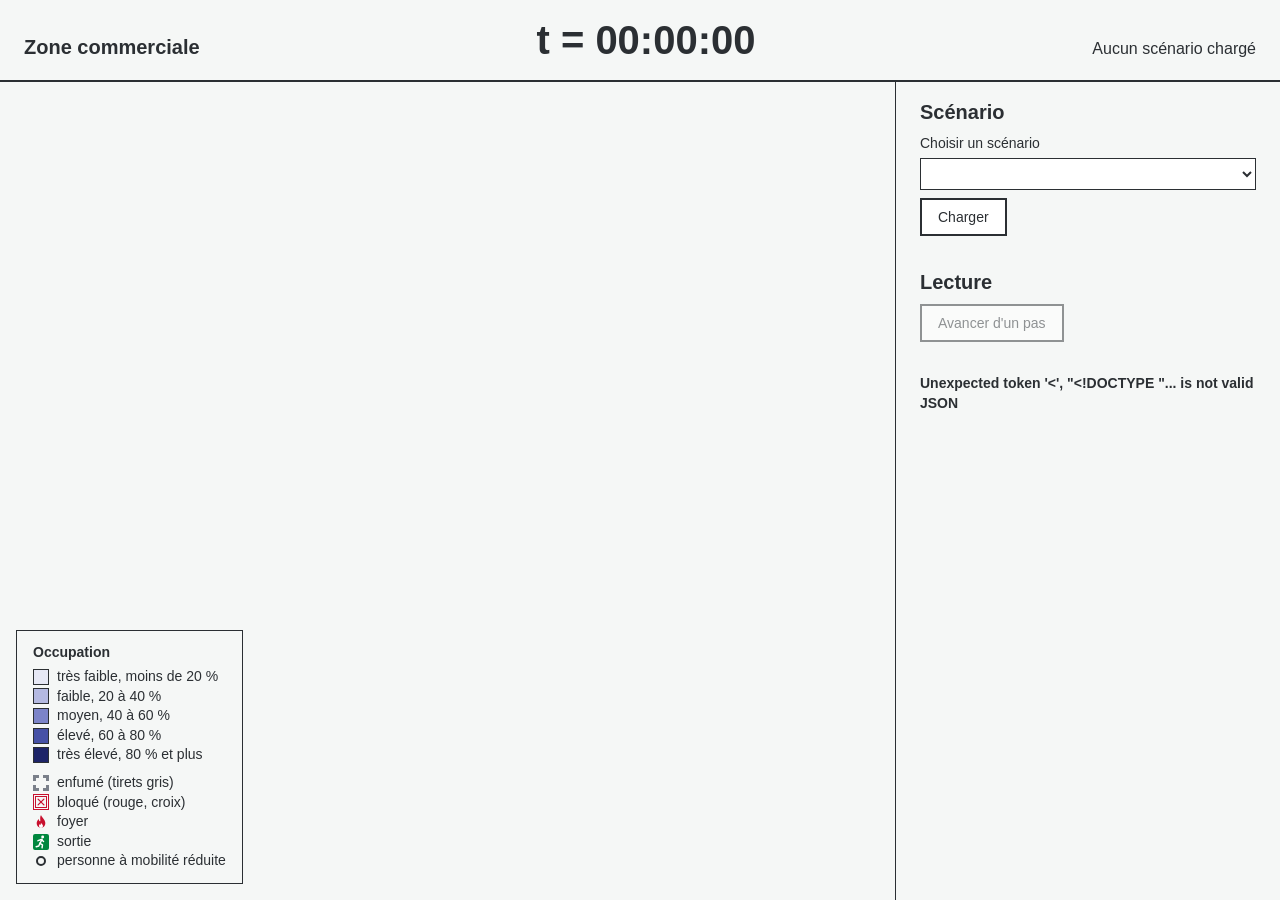
==== web/index.html @ 70b189c1 "Story 6.2 — Affichage du graphe" ====
<!DOCTYPE html>
<html lang="fr">
<head>
  <meta charset="utf-8">
  <meta name="viewport" content="width=device-width, initial-scale=1">
  <title>Zone commerciale</title>
  <link rel="icon" href="/web/pictos/sortie.svg">
  <link rel="stylesheet" href="/web/style.css">
</head>
<body>
  <header id="bandeau" class="bandeau">
    <h1>Zone commerciale</h1>
    <p class="horloge">t = <span id="horloge">00:00:00</span></p>
    <p id="etat-alarme" class="etat-alarme">Aucun scénario chargé</p>
  </header>

  <main class="page">
    <section class="plan" aria-label="Plan de la zone">
      <div id="graphe" class="graphe"></div>

      <div class="legende" aria-label="Légende">
        <p class="legende-titre">Occupation</p>
        <ul>
          <li><span class="pastille niveau-1"></span> très faible, moins de 20 %</li>
          <li><span class="pastille niveau-2"></span> faible, 20 à 40 %</li>
          <li><span class="pastille niveau-3"></span> moyen, 40 à 60 %</li>
          <li><span class="pastille niveau-4"></span> élevé, 60 à 80 %</li>
          <li><span class="pastille niveau-5"></span> très élevé, 80 % et plus</li>
        </ul>
        <ul>
          <li><span class="pastille fumee"></span> enfumé (tirets gris)</li>
          <li><span class="pastille bloque"></span> bloqué (rouge, croix)</li>
          <li><img class="picto" src="/web/pictos/flamme.svg" alt=""> foyer</li>
          <li><img class="picto" src="/web/pictos/sortie.svg" alt=""> sortie</li>
          <li><span class="pastille pmr"></span> personne à mobilité réduite</li>
        </ul>
      </div>
    </section>

    <aside class="panneau" aria-label="Réglages">
      <section class="groupe">
        <h2>Scénario</h2>
        <label for="scenario">Choisir un scénario</label>
        <select id="scenario"></select>
        <p id="description" class="description"></p>
        <button id="charger" type="button">Charger</button>
      </section>

      <section class="groupe">
        <h2>Lecture</h2>
        <button id="un-pas" type="button">Avancer d'un pas</button>
      </section>

      <p id="message" class="message" role="status"></p>
    </aside>
  </main>

  <script src="/web/vendor/cytoscape.min.js"></script>
  <script src="/web/plan.js"></script>
  <script src="/web/app.js"></script>
</body>
</html>
---- web/style.css ----
/* Design system : voir CLAUDE.md (plan d'évacuation, signalétique ISO 7010).
   Vert et rouge réservés à la sécurité ; l'occupation est une gamme indigo. */

@font-face {
  font-family: "Atkinson Hyperlegible";
  src: url("/web/vendor/fonts/atkinson-hyperlegible-latin-400-normal.woff2") format("woff2");
  font-weight: 400;
  font-display: swap;
}

@font-face {
  font-family: "Atkinson Hyperlegible";
  src: url("/web/vendor/fonts/atkinson-hyperlegible-latin-700-normal.woff2") format("woff2");
  font-weight: 700;
  font-display: swap;
}

:root {
  --fond: #F5F7F6;
  --trait: #2B2F33;
  --sortie: #00873E;
  --feu: #C8102E;
  --fumee: #7A808A;
  --itineraire: #A87400;
  --niveau-1: #E6E8F5;
  --niveau-2: #B4B9E1;
  --niveau-3: #7C84C9;
  --niveau-4: #4651A6;
  --niveau-5: #1D2468;
}

* {
  box-sizing: border-box;
}

body {
  margin: 0;
  min-height: 100vh;
  display: flex;
  flex-direction: column;
  background: var(--fond);
  color: var(--trait);
  font-family: "Atkinson Hyperlegible", sans-serif;
  font-size: 16px;
  line-height: 1.4;
}

/* --- Bandeau : neutre, puis entièrement rouge pendant l'alarme ---------------------- */

.bandeau {
  display: flex;
  align-items: baseline;
  gap: 2rem;
  padding: 0.75rem 1.5rem;
  border-bottom: 2px solid var(--trait);
  transition: background-color 0.4s, color 0.4s;
}

.bandeau h1 {
  margin: 0;
  font-size: 20px;
}

.horloge {
  margin: 0 auto;
  font-size: 40px;
  font-weight: 700;
  font-variant-numeric: tabular-nums;
}

.etat-alarme {
  margin: 0;
  font-variant-numeric: tabular-nums;
}

.bandeau.alarme {
  background: var(--feu);
  color: #FFFFFF;
  border-bottom-color: var(--feu);
}

.bandeau.alarme .etat-alarme {
  font-size: 20px;
  font-weight: 700;
}

@media (prefers-reduced-motion: reduce) {
  .bandeau {
    transition: none;
  }
}

/* --- Page : le plan à gauche (70 %), le panneau à droite (30 %) ---------------------- */

.page {
  flex: 1;
  display: grid;
  grid-template-columns: 7fr 3fr;
  min-height: 0;
}

.plan {
  position: relative;
  min-height: 480px;
  border-right: 1px solid var(--trait);
}

.graphe {
  position: absolute;
  inset: 0;
}

.panneau {
  padding: 1rem 1.5rem;
  font-size: 14px;
}

@media (max-width: 1000px) {
  .page {
    grid-template-columns: 1fr;
  }

  .plan {
    height: 70vh;
    border-right: none;
    border-bottom: 1px solid var(--trait);
  }
}

/* --- Panneau : groupes séparés par l'espacement et leur titre ------------------------ */

.groupe {
  margin-bottom: 2rem;
}

.groupe h2 {
  margin: 0 0 0.5rem;
  font-size: 20px;
}

label {
  display: block;
  margin-bottom: 0.25rem;
}

select,
button {
  font: inherit;
  color: var(--trait);
}

select {
  width: 100%;
  padding: 0.4rem;
  border: 1px solid var(--trait);
  background: #FFFFFF;
}

button {
  padding: 0.45rem 1rem;
  border: 2px solid var(--trait);
  background: #FFFFFF;
  cursor: pointer;
}

button:hover {
  background: var(--niveau-1);
}

button:disabled {
  opacity: 0.5;
  cursor: not-allowed;
}

select:focus-visible,
button:focus-visible {
  outline: 3px solid var(--itineraire);
  outline-offset: 2px;
}

.description {
  margin: 0.5rem 0;
}

.message {
  min-height: 1.5em;
  font-weight: 700;
}

/* --- Légende, posée sur le plan en bas à gauche ------------------------------------- */

.legende {
  position: absolute;
  left: 1rem;
  bottom: 1rem;
  padding: 0.75rem 1rem;
  background: var(--fond);
  border: 1px solid var(--trait);
  font-size: 14px;
}

.legende-titre {
  margin: 0 0 0.25rem;
  font-weight: 700;
}

.legende ul {
  margin: 0;
  padding: 0;
  list-style: none;
}

.legende ul + ul {
  margin-top: 0.5rem;
}

.legende li {
  display: flex;
  align-items: center;
  gap: 0.5rem;
}

.pastille,
.picto {
  display: inline-block;
  width: 16px;
  height: 16px;
  flex: none;
}

.pastille {
  border: 1px solid var(--trait);
}

.niveau-1 { background: var(--niveau-1); }
.niveau-2 { background: var(--niveau-2); }
.niveau-3 { background: var(--niveau-3); }
.niveau-4 { background: var(--niveau-4); }
.niveau-5 { background: var(--niveau-5); }

.pastille.fumee {
  background: var(--fond);
  border: 3px dashed var(--fumee);
}

.pastille.bloque {
  background: url("/web/pictos/croix.svg") center / contain no-repeat, var(--fond);
  border: 3px double var(--feu);
}

.pastille.pmr {
  width: 10px;
  height: 10px;
  margin: 0 3px;
  border: 2px solid var(--trait);
  border-radius: 50%;
}
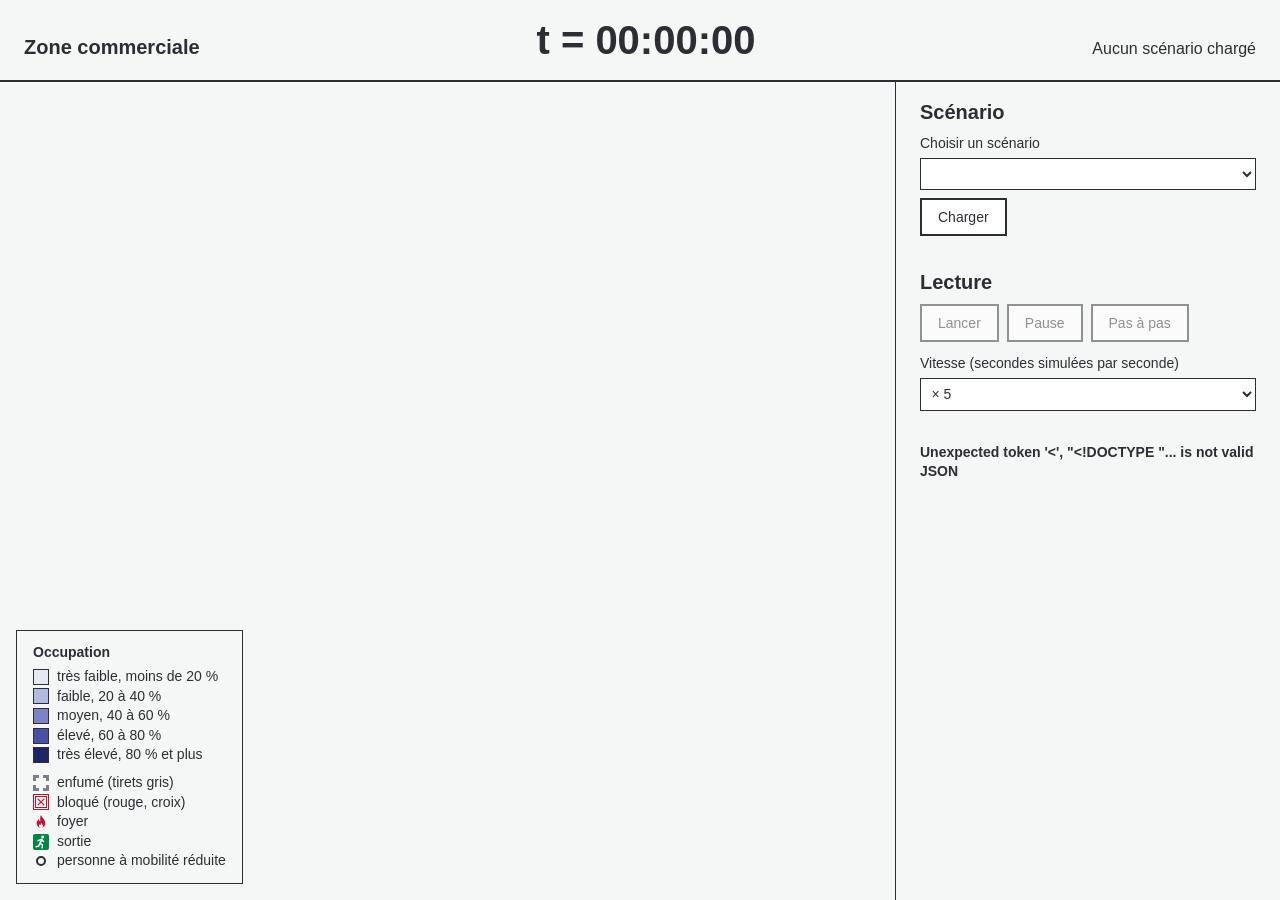
==== commit 4ef3016a: "Story 6.3 — Lecture et calque d'agents" ====
--- a/web/index.html
+++ b/web/index.html
@@ -17,6 +17,7 @@
   <main class="page">
     <section class="plan" aria-label="Plan de la zone">
       <div id="graphe" class="graphe"></div>
+      <canvas id="agents" class="agents"></canvas>
 
       <div class="legende" aria-label="Légende">
         <p class="legende-titre">Occupation</p>
@@ -48,7 +49,20 @@
 
       <section class="groupe">
         <h2>Lecture</h2>
-        <button id="un-pas" type="button">Avancer d'un pas</button>
+        <div class="boutons">
+          <button id="lancer" type="button">Lancer</button>
+          <button id="pause" type="button">Pause</button>
+          <button id="un-pas" type="button">Pas à pas</button>
+        </div>
+        <label for="vitesse">Vitesse (secondes simulées par seconde)</label>
+        <select id="vitesse">
+          <option value="1">× 1</option>
+          <option value="2">× 2</option>
+          <option value="5" selected>× 5</option>
+          <option value="10">× 10</option>
+          <option value="30">× 30</option>
+          <option value="60">× 60</option>
+        </select>
       </section>
 
       <p id="message" class="message" role="status"></p>
@@ -57,6 +71,7 @@
 
   <script src="/web/vendor/cytoscape.min.js"></script>
   <script src="/web/plan.js"></script>
+  <script src="/web/agents.js"></script>
   <script src="/web/app.js"></script>
 </body>
 </html>
--- a/web/style.css
+++ b/web/style.css
@@ -105,9 +105,17 @@
   border-right: 1px solid var(--trait);
 }
 
-.graphe {
+.graphe,
+.agents {
   position: absolute;
   inset: 0;
+}
+
+/* Le calque des agents laisse passer la souris jusqu'au plan (zoom, déplacement). */
+.agents {
+  width: 100%;
+  height: 100%;
+  pointer-events: none;
 }
 
 .panneau {
@@ -176,6 +184,12 @@
 button:focus-visible {
   outline: 3px solid var(--itineraire);
   outline-offset: 2px;
+}
+
+.boutons {
+  display: flex;
+  gap: 0.5rem;
+  margin-bottom: 0.75rem;
 }
 
 .description {
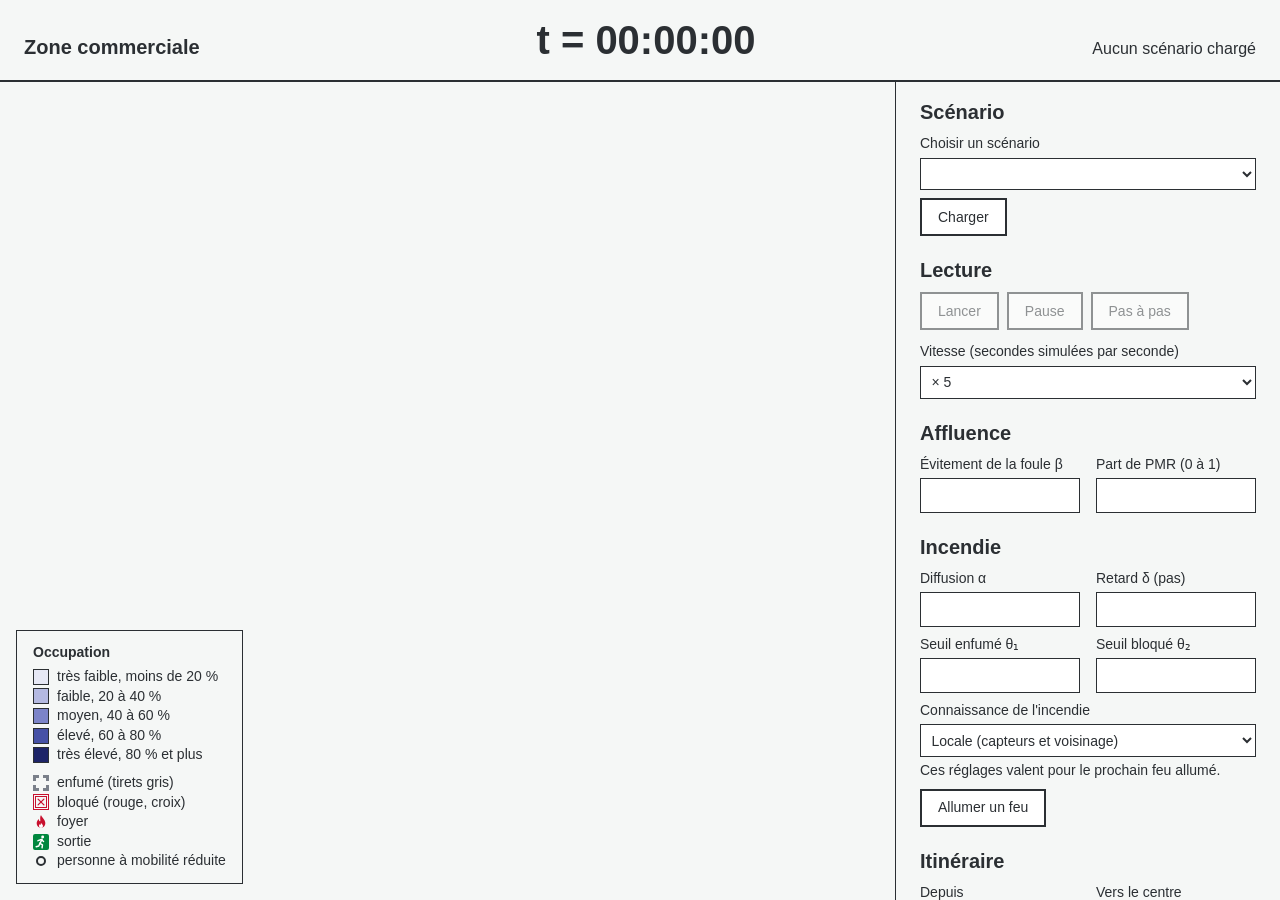
==== commit 1c20bcae: "Story 6.4 — Interactions" ====
--- a/web/index.html
+++ b/web/index.html
@@ -65,6 +65,86 @@
         </select>
       </section>
 
+      <section class="groupe">
+        <h2>Affluence</h2>
+        <div class="champs">
+          <div>
+            <label for="beta">Évitement de la foule β</label>
+            <input id="beta" class="reglage" type="number" min="0" step="0.5"
+                   data-aide="β : un nombre positif ou nul.">
+          </div>
+          <div>
+            <label for="part_pmr">Part de PMR (0 à 1)</label>
+            <input id="part_pmr" class="reglage" type="number" min="0" max="1" step="0.05"
+                   data-aide="Part de PMR : un nombre entre 0 et 1.">
+          </div>
+        </div>
+      </section>
+
+      <section class="groupe">
+        <h2>Incendie</h2>
+        <div class="champs">
+          <div>
+            <label for="alpha">Diffusion α</label>
+            <input id="alpha" class="reglage" type="number" min="0.01" max="0.99" step="0.01"
+                   data-aide="α : un nombre strictement entre 0 et 1.">
+          </div>
+          <div>
+            <label for="delai">Retard δ (pas)</label>
+            <input id="delai" class="reglage" type="number" min="0" step="1"
+                   data-aide="δ : un nombre entier de pas, positif ou nul.">
+          </div>
+          <div>
+            <label for="theta1">Seuil enfumé θ₁</label>
+            <input id="theta1" class="reglage" type="number" min="1" max="100" step="1"
+                   data-aide="θ₁ : entre 0 et 100, et plus petit que θ₂.">
+          </div>
+          <div>
+            <label for="theta2">Seuil bloqué θ₂</label>
+            <input id="theta2" class="reglage" type="number" min="1" max="100" step="1"
+                   data-aide="θ₂ : entre 0 et 100, et plus grand que θ₁.">
+          </div>
+        </div>
+        <label for="connaissance">Connaissance de l'incendie</label>
+        <select id="connaissance" class="reglage" data-aide="Choisir local ou global.">
+          <option value="local">Locale (capteurs et voisinage)</option>
+          <option value="global">Globale (tout le centre)</option>
+        </select>
+        <p class="aide">Ces réglages valent pour le prochain feu allumé.</p>
+        <button id="mode-feu" type="button" aria-pressed="false">Allumer un feu</button>
+      </section>
+
+      <section class="groupe">
+        <h2>Itinéraire</h2>
+        <div class="champs">
+          <div>
+            <label for="depart">Depuis</label>
+            <select id="depart"></select>
+          </div>
+          <div>
+            <label for="centre">Vers le centre</label>
+            <select id="centre"></select>
+          </div>
+          <div>
+            <label for="magasin">Jusqu'au magasin</label>
+            <select id="magasin"></select>
+          </div>
+          <div>
+            <label for="critere">Critère</label>
+            <select id="critere">
+              <option value="court">Plus court</option>
+              <option value="encombre">Moins encombré</option>
+              <option value="pmr">Accessible PMR</option>
+            </select>
+          </div>
+        </div>
+        <div class="boutons">
+          <button id="tracer" type="button">Tracer</button>
+          <button id="effacer" type="button">Effacer</button>
+        </div>
+        <p id="resultat-itineraire" class="description"></p>
+      </section>
+
       <p id="message" class="message" role="status"></p>
     </aside>
   </main>
@@ -72,6 +152,7 @@
   <script src="/web/vendor/cytoscape.min.js"></script>
   <script src="/web/plan.js"></script>
   <script src="/web/agents.js"></script>
+  <script src="/web/interactions.js"></script>
   <script src="/web/app.js"></script>
 </body>
 </html>
--- a/web/style.css
+++ b/web/style.css
@@ -35,7 +35,8 @@
 
 body {
   margin: 0;
-  min-height: 100vh;
+  /* La page tient dans l'écran : le plan ne défile jamais, seul le panneau le peut. */
+  height: 100vh;
   display: flex;
   flex-direction: column;
   background: var(--fond);
@@ -96,6 +97,7 @@
   flex: 1;
   display: grid;
   grid-template-columns: 7fr 3fr;
+  grid-template-rows: minmax(0, 1fr);  /* sans quoi le panneau étirerait la ligne */
   min-height: 0;
 }
 
@@ -121,11 +123,23 @@
 .panneau {
   padding: 1rem 1.5rem;
   font-size: 14px;
+  overflow-y: auto;
 }
 
 @media (max-width: 1000px) {
+  /* Le panneau passe sous le plan, et c'est alors la page entière qui défile. */
+  body {
+    height: auto;
+    min-height: 100vh;
+  }
+
   .page {
     grid-template-columns: 1fr;
+    grid-template-rows: auto;
+  }
+
+  .panneau {
+    overflow-y: visible;
   }
 
   .plan {
@@ -138,7 +152,7 @@
 /* --- Panneau : groupes séparés par l'espacement et leur titre ------------------------ */
 
 .groupe {
-  margin-bottom: 2rem;
+  margin-bottom: 1.25rem;
 }
 
 .groupe h2 {
@@ -184,6 +198,40 @@
 button:focus-visible {
   outline: 3px solid var(--itineraire);
   outline-offset: 2px;
+}
+
+/* Deux champs par ligne : le panneau tient sur la hauteur d'un écran 16:9. */
+.champs {
+  display: grid;
+  grid-template-columns: 1fr 1fr;
+  gap: 0.5rem 1rem;
+  margin-bottom: 0.5rem;
+}
+
+input {
+  width: 100%;
+  padding: 0.4rem;
+  border: 1px solid var(--trait);
+  background: #FFFFFF;
+  font: inherit;
+  color: var(--trait);
+  font-variant-numeric: tabular-nums;
+}
+
+input:focus-visible {
+  outline: 3px solid var(--itineraire);
+  outline-offset: 2px;
+}
+
+.aide {
+  margin: 0.25rem 0 0.5rem;
+}
+
+/* Mode « feu au clic » enclenché : le bouton reste enfoncé, en rouge de sécurité. */
+button[aria-pressed="true"] {
+  background: var(--feu);
+  border-color: var(--feu);
+  color: #FFFFFF;
 }
 
 .boutons {
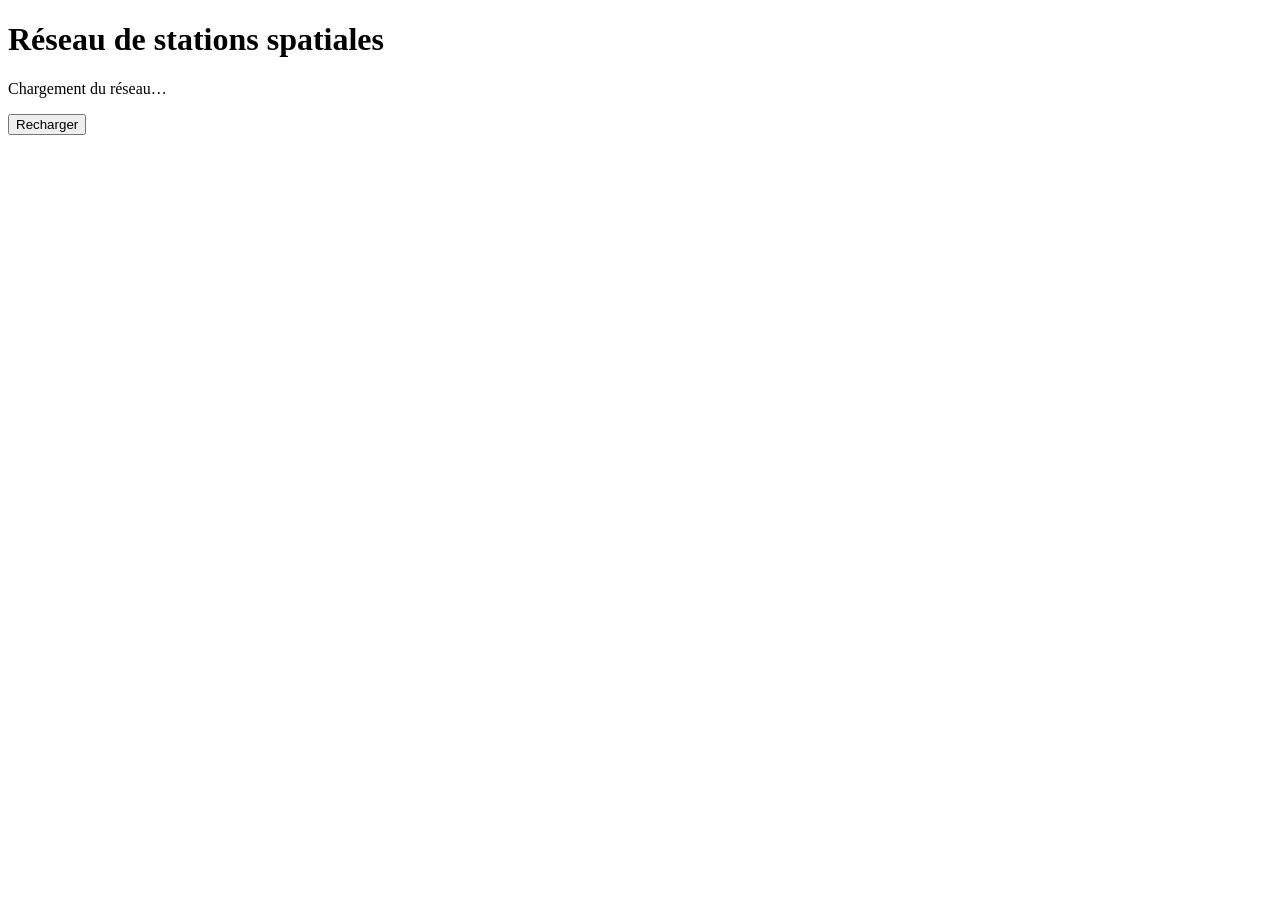
==== commit 6ecdb1bd: "Story 3.1 — Serveur minimal" ====
--- a/web/index.html
+++ b/web/index.html
@@ -2,157 +2,41 @@
 <html lang="fr">
 <head>
   <meta charset="utf-8">
-  <meta name="viewport" content="width=device-width, initial-scale=1">
-  <title>Zone commerciale</title>
-  <link rel="icon" href="/web/pictos/sortie.svg">
-  <link rel="stylesheet" href="/web/style.css">
+  <title>Réseau de stations spatiales</title>
 </head>
 <body>
-  <header id="bandeau" class="bandeau">
-    <h1>Zone commerciale</h1>
-    <p class="horloge">t = <span id="horloge">00:00:00</span></p>
-    <p id="etat-alarme" class="etat-alarme">Aucun scénario chargé</p>
-  </header>
+  <h1>Réseau de stations spatiales</h1>
+  <p id="resume">Chargement du réseau…</p>
+  <button id="recharger">Recharger</button>
 
-  <main class="page">
-    <section class="plan" aria-label="Plan de la zone">
-      <div id="graphe" class="graphe"></div>
-      <canvas id="agents" class="agents"></canvas>
+  <script>
+    // Story 3.1 : la page ne fait que vérifier qu'elle reçoit le réseau.
+    // L'affichage du graphe arrive à la story 3.2.
 
-      <div class="legende" aria-label="Légende">
-        <p class="legende-titre">Occupation</p>
-        <ul>
-          <li><span class="pastille niveau-1"></span> très faible, moins de 20 %</li>
-          <li><span class="pastille niveau-2"></span> faible, 20 à 40 %</li>
-          <li><span class="pastille niveau-3"></span> moyen, 40 à 60 %</li>
-          <li><span class="pastille niveau-4"></span> élevé, 60 à 80 %</li>
-          <li><span class="pastille niveau-5"></span> très élevé, 80 % et plus</li>
-        </ul>
-        <ul>
-          <li><span class="pastille fumee"></span> enfumé (tirets gris)</li>
-          <li><span class="pastille bloque"></span> bloqué (rouge, croix)</li>
-          <li><img class="picto" src="/web/pictos/flamme.svg" alt=""> foyer</li>
-          <li><img class="picto" src="/web/pictos/sortie.svg" alt=""> sortie</li>
-          <li><span class="pastille pmr"></span> personne à mobilité réduite</li>
-        </ul>
-      </div>
-    </section>
+    function afficherResume(reseau) {
+      let nombreNoeuds = 0;
+      for (const station of reseau.stations) {
+        nombreNoeuds = nombreNoeuds + station.noeuds.length;
+      }
+      const texte = reseau.stations.length + " stations, "
+        + nombreNoeuds + " nœuds, "
+        + reseau.sources.length + " sources, "
+        + reseau.connexions.length + " tunnels";
+      document.getElementById("resume").textContent = texte;
+    }
 
-    <aside class="panneau" aria-label="Réglages">
-      <section class="groupe">
-        <h2>Scénario</h2>
-        <label for="scenario">Choisir un scénario</label>
-        <select id="scenario"></select>
-        <p id="description" class="description"></p>
-        <button id="charger" type="button">Charger</button>
-      </section>
+    async function chargerReseau() {
+      const reponse = await fetch("/api/reseau");
+      afficherResume(await reponse.json());
+    }
 
-      <section class="groupe">
-        <h2>Lecture</h2>
-        <div class="boutons">
-          <button id="lancer" type="button">Lancer</button>
-          <button id="pause" type="button">Pause</button>
-          <button id="un-pas" type="button">Pas à pas</button>
-        </div>
-        <label for="vitesse">Vitesse (secondes simulées par seconde)</label>
-        <select id="vitesse">
-          <option value="1">× 1</option>
-          <option value="2">× 2</option>
-          <option value="5" selected>× 5</option>
-          <option value="10">× 10</option>
-          <option value="30">× 30</option>
-          <option value="60">× 60</option>
-        </select>
-      </section>
+    async function rechargerReseau() {
+      const reponse = await fetch("/api/recharger", {method: "POST"});
+      afficherResume(await reponse.json());
+    }
 
-      <section class="groupe">
-        <h2>Affluence</h2>
-        <div class="champs">
-          <div>
-            <label for="beta">Évitement de la foule β</label>
-            <input id="beta" class="reglage" type="number" min="0" step="0.5"
-                   data-aide="β : un nombre positif ou nul.">
-          </div>
-          <div>
-            <label for="part_pmr">Part de PMR (0 à 1)</label>
-            <input id="part_pmr" class="reglage" type="number" min="0" max="1" step="0.05"
-                   data-aide="Part de PMR : un nombre entre 0 et 1.">
-          </div>
-        </div>
-      </section>
-
-      <section class="groupe">
-        <h2>Incendie</h2>
-        <div class="champs">
-          <div>
-            <label for="alpha">Diffusion α</label>
-            <input id="alpha" class="reglage" type="number" min="0.01" max="0.99" step="0.01"
-                   data-aide="α : un nombre strictement entre 0 et 1.">
-          </div>
-          <div>
-            <label for="delai">Retard δ (pas)</label>
-            <input id="delai" class="reglage" type="number" min="0" step="1"
-                   data-aide="δ : un nombre entier de pas, positif ou nul.">
-          </div>
-          <div>
-            <label for="theta1">Seuil enfumé θ₁</label>
-            <input id="theta1" class="reglage" type="number" min="1" max="100" step="1"
-                   data-aide="θ₁ : entre 0 et 100, et plus petit que θ₂.">
-          </div>
-          <div>
-            <label for="theta2">Seuil bloqué θ₂</label>
-            <input id="theta2" class="reglage" type="number" min="1" max="100" step="1"
-                   data-aide="θ₂ : entre 0 et 100, et plus grand que θ₁.">
-          </div>
-        </div>
-        <label for="connaissance">Connaissance de l'incendie</label>
-        <select id="connaissance" class="reglage" data-aide="Choisir local ou global.">
-          <option value="local">Locale (capteurs et voisinage)</option>
-          <option value="global">Globale (tout le centre)</option>
-        </select>
-        <p class="aide">Ces réglages valent pour le prochain feu allumé.</p>
-        <button id="mode-feu" type="button" aria-pressed="false">Allumer un feu</button>
-      </section>
-
-      <section class="groupe">
-        <h2>Itinéraire</h2>
-        <div class="champs">
-          <div>
-            <label for="depart">Depuis</label>
-            <select id="depart"></select>
-          </div>
-          <div>
-            <label for="centre">Vers le centre</label>
-            <select id="centre"></select>
-          </div>
-          <div>
-            <label for="magasin">Jusqu'au magasin</label>
-            <select id="magasin"></select>
-          </div>
-          <div>
-            <label for="critere">Critère</label>
-            <select id="critere">
-              <option value="court">Plus court</option>
-              <option value="encombre">Moins encombré</option>
-              <option value="pmr">Accessible PMR</option>
-            </select>
-          </div>
-        </div>
-        <div class="boutons">
-          <button id="tracer" type="button">Tracer</button>
-          <button id="effacer" type="button">Effacer</button>
-        </div>
-        <p id="resultat-itineraire" class="description"></p>
-      </section>
-
-      <p id="message" class="message" role="status"></p>
-    </aside>
-  </main>
-
-  <script src="/web/vendor/cytoscape.min.js"></script>
-  <script src="/web/plan.js"></script>
-  <script src="/web/agents.js"></script>
-  <script src="/web/interactions.js"></script>
-  <script src="/web/app.js"></script>
+    document.getElementById("recharger").addEventListener("click", rechargerReseau);
+    chargerReseau();
+  </script>
 </body>
 </html>
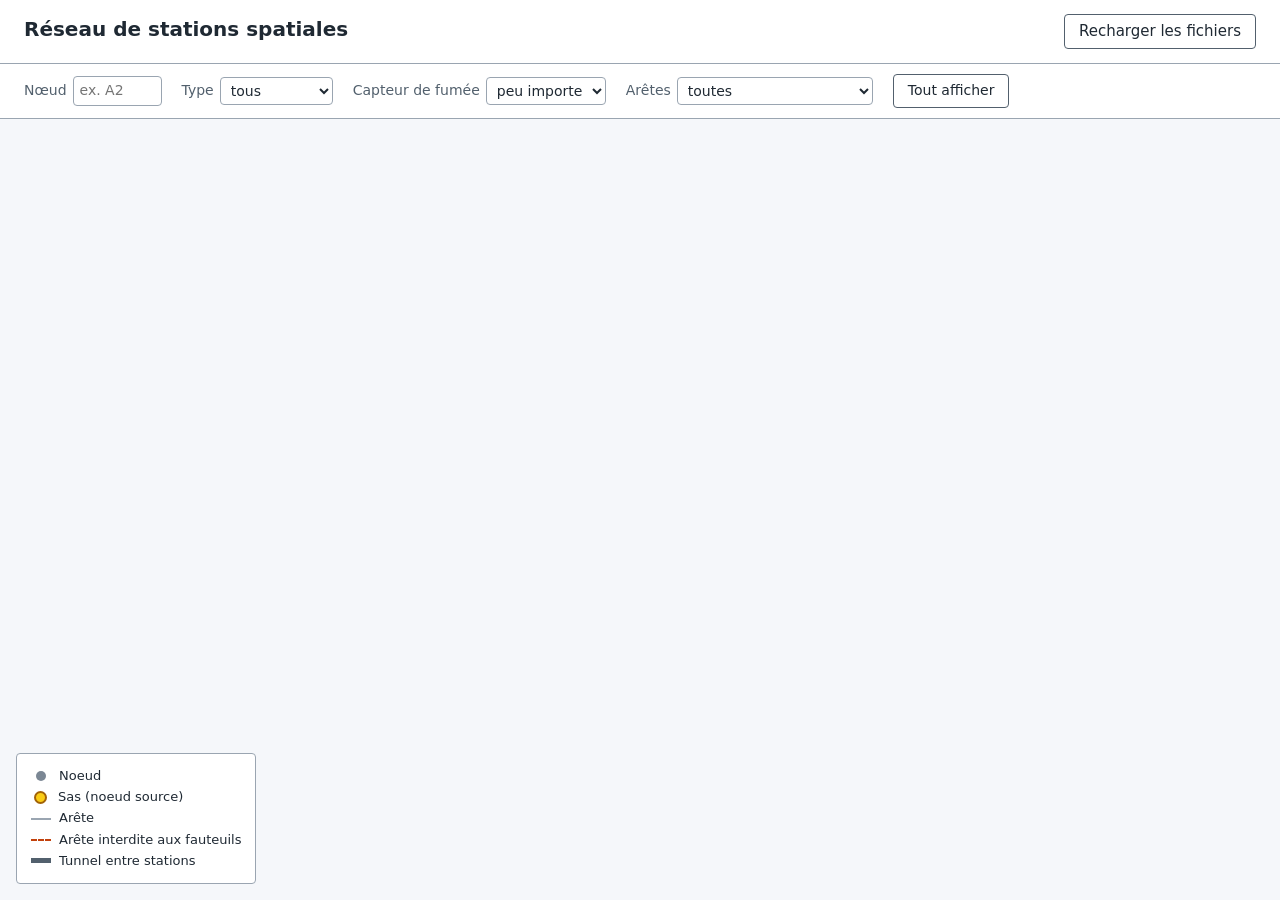
==== commit 49a1004b: "visionneuse" ====
--- a/web/index.html
+++ b/web/index.html
@@ -2,41 +2,63 @@
 <html lang="fr">
 <head>
   <meta charset="utf-8">
+  <meta name="viewport" content="width=device-width, initial-scale=1">
   <title>Réseau de stations spatiales</title>
+  <link rel="stylesheet" href="style.css">
 </head>
 <body>
-  <h1>Réseau de stations spatiales</h1>
-  <p id="resume">Chargement du réseau…</p>
-  <button id="recharger">Recharger</button>
+  <header>
+    <h1>Réseau de stations spatiales</h1>
+    <button id="recharger" type="button">Recharger les fichiers</button>
+  </header>
 
-  <script>
-    // Story 3.1 : la page ne fait que vérifier qu'elle reçoit le réseau.
-    // L'affichage du graphe arrive à la story 3.2.
+  <form class="filtres" role="search" id="filtres">
+    <label>Nœud
+      <input id="filtre-id" type="search" placeholder="ex. A2" size="6" autocomplete="off">
+    </label>
+    <label>Type
+      <select id="filtre-type">
+        <option value="">tous</option>
+        <option value="module">module</option>
+        <option value="sanitaire">sanitaire</option>
+        <option value="carrefour">carrefour</option>
+        <option value="sortie">sortie (sas)</option>
+      </select>
+    </label>
+    <label>Capteur de fumée
+      <select id="filtre-capteur">
+        <option value="">peu importe</option>
+        <option value="avec">avec</option>
+        <option value="sans">sans</option>
+      </select>
+    </label>
+    <label>Arêtes
+      <select id="filtre-pmr">
+        <option value="">toutes</option>
+        <option value="oui">accessibles en fauteuil</option>
+        <option value="non">interdites aux fauteuils</option>
+      </select>
+    </label>
+    <button id="tout-afficher" type="reset">Tout afficher</button>
+    <p id="message-filtre" role="status"></p>
+  </form>
 
-    function afficherResume(reseau) {
-      let nombreNoeuds = 0;
-      for (const station of reseau.stations) {
-        nombreNoeuds = nombreNoeuds + station.noeuds.length;
-      }
-      const texte = reseau.stations.length + " stations, "
-        + nombreNoeuds + " nœuds, "
-        + reseau.sources.length + " sources, "
-        + reseau.connexions.length + " tunnels";
-      document.getElementById("resume").textContent = texte;
-    }
+  <main>
+    <div id="graphe"></div>
+    <div id="infobulle" hidden></div>
 
-    async function chargerReseau() {
-      const reponse = await fetch("/api/reseau");
-      afficherResume(await reponse.json());
-    }
+    <aside class="legende" aria-label="Légende">
+      <ul>
+        <li><span class="forme point"></span> Noeud</li>
+        <li><span class="forme source"></span> Sas (noeud source)</li>
+        <li><span class="trait arete"></span> Arête</li>
+        <li><span class="trait non-pmr"></span> Arête interdite aux fauteuils</li>
+        <li><span class="trait tunnel"></span> Tunnel entre stations</li>
+      </ul>
+    </aside>
+  </main>
 
-    async function rechargerReseau() {
-      const reponse = await fetch("/api/recharger", {method: "POST"});
-      afficherResume(await reponse.json());
-    }
-
-    document.getElementById("recharger").addEventListener("click", rechargerReseau);
-    chargerReseau();
-  </script>
+  <script src="vendor/cytoscape.min.js"></script>
+  <script src="visionneuse.js"></script>
 </body>
 </html>
--- a/web/style.css
+++ b/web/style.css
@@ -0,0 +1,220 @@
+/* Visionneuse : un plan technique clair et sobre.
+   Les couleurs sont reprises dans visionneuse.js pour le dessin du graphe. */
+
+:root {
+  --fond: #F5F7FA;
+  --encre: #1F2933;
+  --encre-douce: #52606D;
+  --trait: #9AA5B1;
+  --point: #7B8794;
+  --source: #FACC15;
+  --bord-source: #A16207;
+  --focus: #3B6EA8;
+  --non-pmr: #C2410C;
+}
+
+* {
+  box-sizing: border-box;
+}
+
+/* La page occupe tout l'écran : le bandeau en haut, le graphe prend le reste. */
+html,
+body {
+  height: 100%;
+}
+
+body {
+  display: flex;
+  flex-direction: column;
+  margin: 0;
+  background: var(--fond);
+  color: var(--encre);
+  font-family: system-ui, -apple-system, "Segoe UI", Roboto, sans-serif;
+  font-size: 15px;
+  line-height: 1.4;
+}
+
+header {
+  display: flex;
+  flex-wrap: wrap;
+  align-items: baseline;
+  gap: 8px 24px;
+  padding: 14px 24px;
+  border-bottom: 1px solid var(--trait);
+  background: #FFFFFF;
+}
+
+h1 {
+  margin: 0;
+  font-size: 20px;
+  font-weight: 600;
+}
+
+#resume {
+  margin: 0;
+  color: var(--encre-douce);
+}
+
+#recharger {
+  margin-left: auto;
+}
+
+button {
+  padding: 6px 14px;
+  border: 1px solid var(--encre-douce);
+  border-radius: 4px;
+  background: #FFFFFF;
+  color: var(--encre);
+  font: inherit;
+  cursor: pointer;
+}
+
+button:hover {
+  background: var(--fond);
+}
+
+button:focus-visible,
+input:focus-visible,
+select:focus-visible {
+  outline: 3px solid var(--focus);
+  outline-offset: 2px;
+}
+
+/* Barre de recherche : sous le bandeau, les critères se combinent. */
+.filtres {
+  display: flex;
+  flex-wrap: wrap;
+  align-items: center;
+  gap: 8px 20px;
+  margin: 0;
+  padding: 10px 24px;
+  border-bottom: 1px solid var(--trait);
+  background: #FFFFFF;
+  font-size: 14px;
+}
+
+.filtres label {
+  display: flex;
+  align-items: center;
+  gap: 6px;
+  color: var(--encre-douce);
+}
+
+.filtres input,
+.filtres select {
+  padding: 4px 6px;
+  border: 1px solid var(--trait);
+  border-radius: 4px;
+  background: #FFFFFF;
+  color: var(--encre);
+  font: inherit;
+}
+
+#message-filtre {
+  margin: 0;
+  color: var(--encre-douce);
+}
+
+main {
+  position: relative;
+  flex: 1;
+  min-height: 400px;
+}
+
+#graphe {
+  position: absolute;
+  inset: 0;
+}
+
+/* Infobulle : dit quel nœud ou quelle arête est survolé, et dans quel fichier le modifier. */
+#infobulle {
+  position: absolute;
+  z-index: 10;
+  max-width: 320px;
+  padding: 8px 12px;
+  border: 1px solid var(--encre-douce);
+  border-radius: 4px;
+  background: #FFFFFF;
+  font-size: 13px;
+  white-space: pre-line;
+  pointer-events: none;
+}
+
+#infobulle[hidden] {
+  display: none;
+}
+
+.legende {
+  position: absolute;
+  left: 16px;
+  bottom: 16px;
+  padding: 10px 14px;
+  border: 1px solid var(--trait);
+  border-radius: 4px;
+  background: #FFFFFF;
+  font-size: 13px;
+}
+
+.legende ul {
+  margin: 0;
+  padding: 0;
+  list-style: none;
+}
+
+.legende li {
+  display: flex;
+  align-items: center;
+  gap: 8px;
+  margin: 3px 0;
+}
+
+/* Les formes de la légende imitent celles du graphe. */
+.forme {
+  display: inline-block;
+  flex: none;
+}
+
+.forme.point {
+  width: 10px;
+  height: 10px;
+  margin: 0 5px;
+  border-radius: 50%;
+  background: var(--point);
+}
+
+.forme.source {
+  width: 13px;
+  height: 13px;
+  margin: 0 3px;
+  border: 2px solid var(--bord-source);
+  border-radius: 50%;
+  background: var(--source);
+}
+
+.trait {
+  display: inline-block;
+  flex: none;
+  width: 20px;
+  border-top: 2px solid var(--trait);
+}
+
+.trait.non-pmr {
+  border-top: 2px dashed var(--non-pmr);
+}
+
+.trait.tunnel {
+  border-top: 5px solid var(--encre-douce);
+}
+
+/* Petit écran : la légende passe sous le graphe au lieu de le recouvrir. */
+@media (max-width: 700px) {
+  #graphe {
+    position: relative;
+    height: 60vh;
+  }
+
+  .legende {
+    position: static;
+    margin: 12px 16px;
+  }
+}
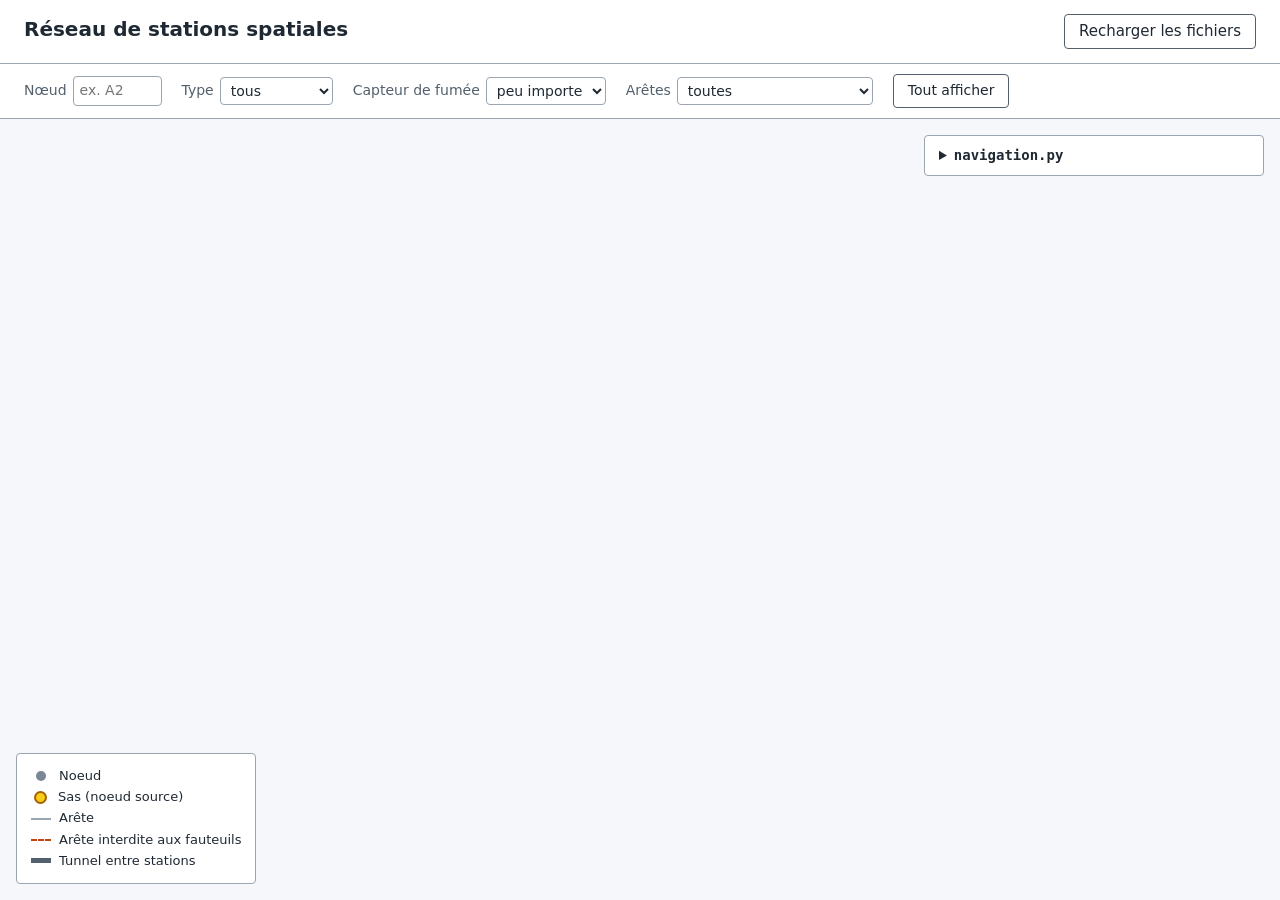
==== commit d3823fd5: "navigation python dans interface graphique" ====
--- a/web/index.html
+++ b/web/index.html
@@ -47,6 +47,32 @@
     <div id="graphe"></div>
     <div id="infobulle" hidden></div>
 
+    <details class="panneau-navigation">
+      <summary>navigation.py</summary>
+      <p class="explication">
+        Lance <code>graphe_de_navigation</code> du moteur Python dans la situation choisie,
+        puis cliquez sur un nœud : vous verrez où l'on peut aller depuis lui, et à quel coût.
+        Ce qui n'est plus praticable s'estompe.
+      </p>
+      <label class="case"><input id="nav-pmr" type="checkbox"> En fauteuil (pmr)</label>
+      <label>Nœuds bloqués
+        <input id="nav-bloques" type="text" placeholder="ex. A5, B3" autocomplete="off">
+      </label>
+      <label>Arêtes encombrées (taux τ entre 0 et 1)
+        <input id="nav-taux" type="text" placeholder="ex. A2-A5=0.8" autocomplete="off">
+      </label>
+      <label>β (poids de l'encombrement)
+        <input id="nav-beta" type="number" value="0" min="0" step="0.5">
+      </label>
+      <p class="formule">coût d'une arête = longueur × (1 + β × τ)</p>
+      <div class="boutons">
+        <button id="nav-lancer" type="button">Lancer graphe_de_navigation</button>
+        <button id="nav-effacer" type="button">Effacer</button>
+      </div>
+      <p id="nav-resume" role="status"></p>
+      <pre id="nav-voisins"></pre>
+    </details>
+
     <aside class="legende" aria-label="Légende">
       <ul>
         <li><span class="forme point"></span> Noeud</li>
--- a/web/style.css
+++ b/web/style.css
@@ -126,6 +126,72 @@
   inset: 0;
 }
 
+/* Panneau « navigation.py » : en haut à droite du plan, se déplie au clic. */
+.panneau-navigation {
+  position: absolute;
+  top: 16px;
+  right: 16px;
+  z-index: 5;
+  width: 340px;
+  max-height: calc(100% - 32px);
+  overflow-y: auto;
+  padding: 10px 14px;
+  border: 1px solid var(--trait);
+  border-radius: 4px;
+  background: #FFFFFF;
+  font-size: 14px;
+}
+
+.panneau-navigation summary {
+  font-family: ui-monospace, "SFMono-Regular", Menlo, monospace;
+  font-weight: 600;
+  cursor: pointer;
+}
+
+.panneau-navigation label {
+  display: flex;
+  flex-direction: column;
+  gap: 4px;
+  margin: 10px 0;
+  color: var(--encre-douce);
+}
+
+.panneau-navigation label.case {
+  flex-direction: row;
+  align-items: center;
+}
+
+.panneau-navigation input[type="text"],
+.panneau-navigation input[type="number"] {
+  padding: 4px 6px;
+  border: 1px solid var(--trait);
+  border-radius: 4px;
+  color: var(--encre);
+  font: inherit;
+}
+
+.panneau-navigation .explication,
+.panneau-navigation .formule {
+  margin: 8px 0;
+  color: var(--encre-douce);
+}
+
+.panneau-navigation .boutons {
+  display: flex;
+  flex-wrap: wrap;
+  gap: 8px;
+}
+
+#nav-resume {
+  margin: 10px 0 4px;
+}
+
+#nav-voisins {
+  margin: 0;
+  white-space: pre-wrap;
+  font-size: 13px;
+}
+
 /* Infobulle : dit quel nœud ou quelle arête est survolé, et dans quel fichier le modifier. */
 #infobulle {
   position: absolute;
